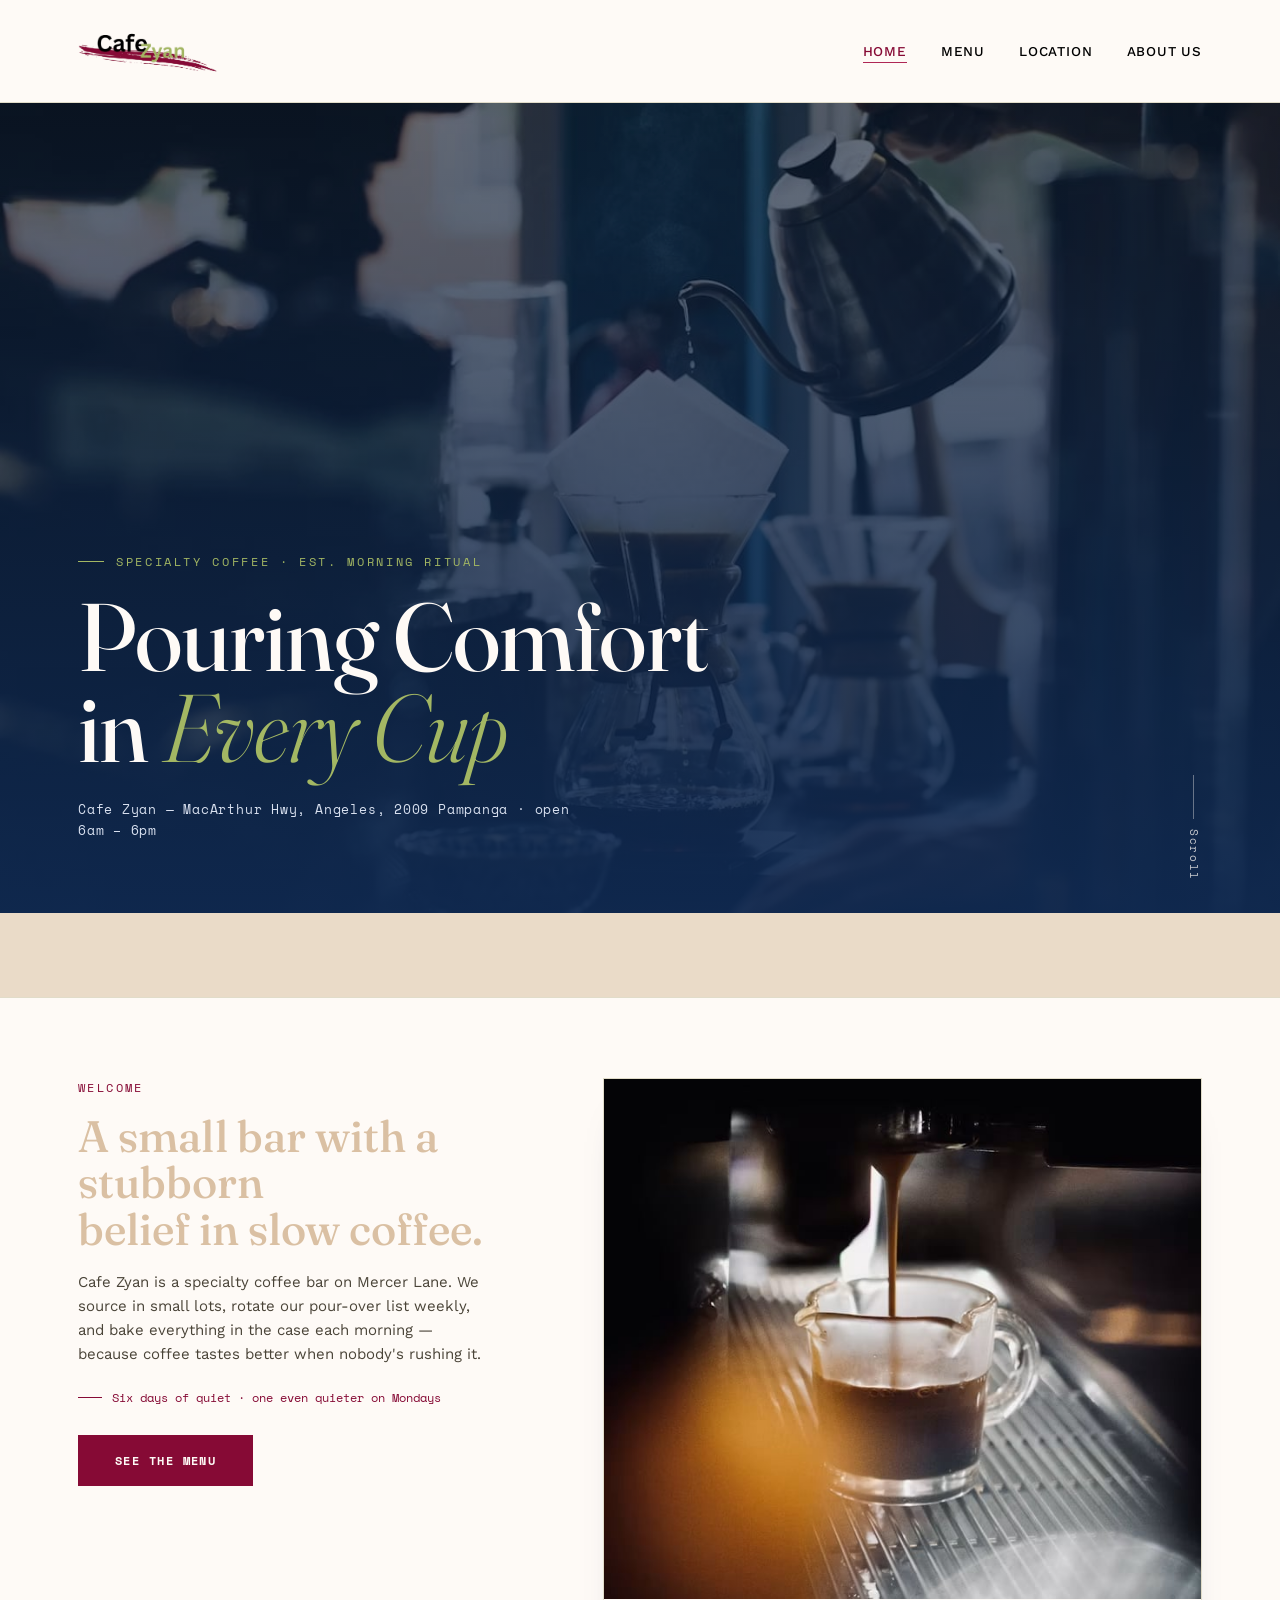
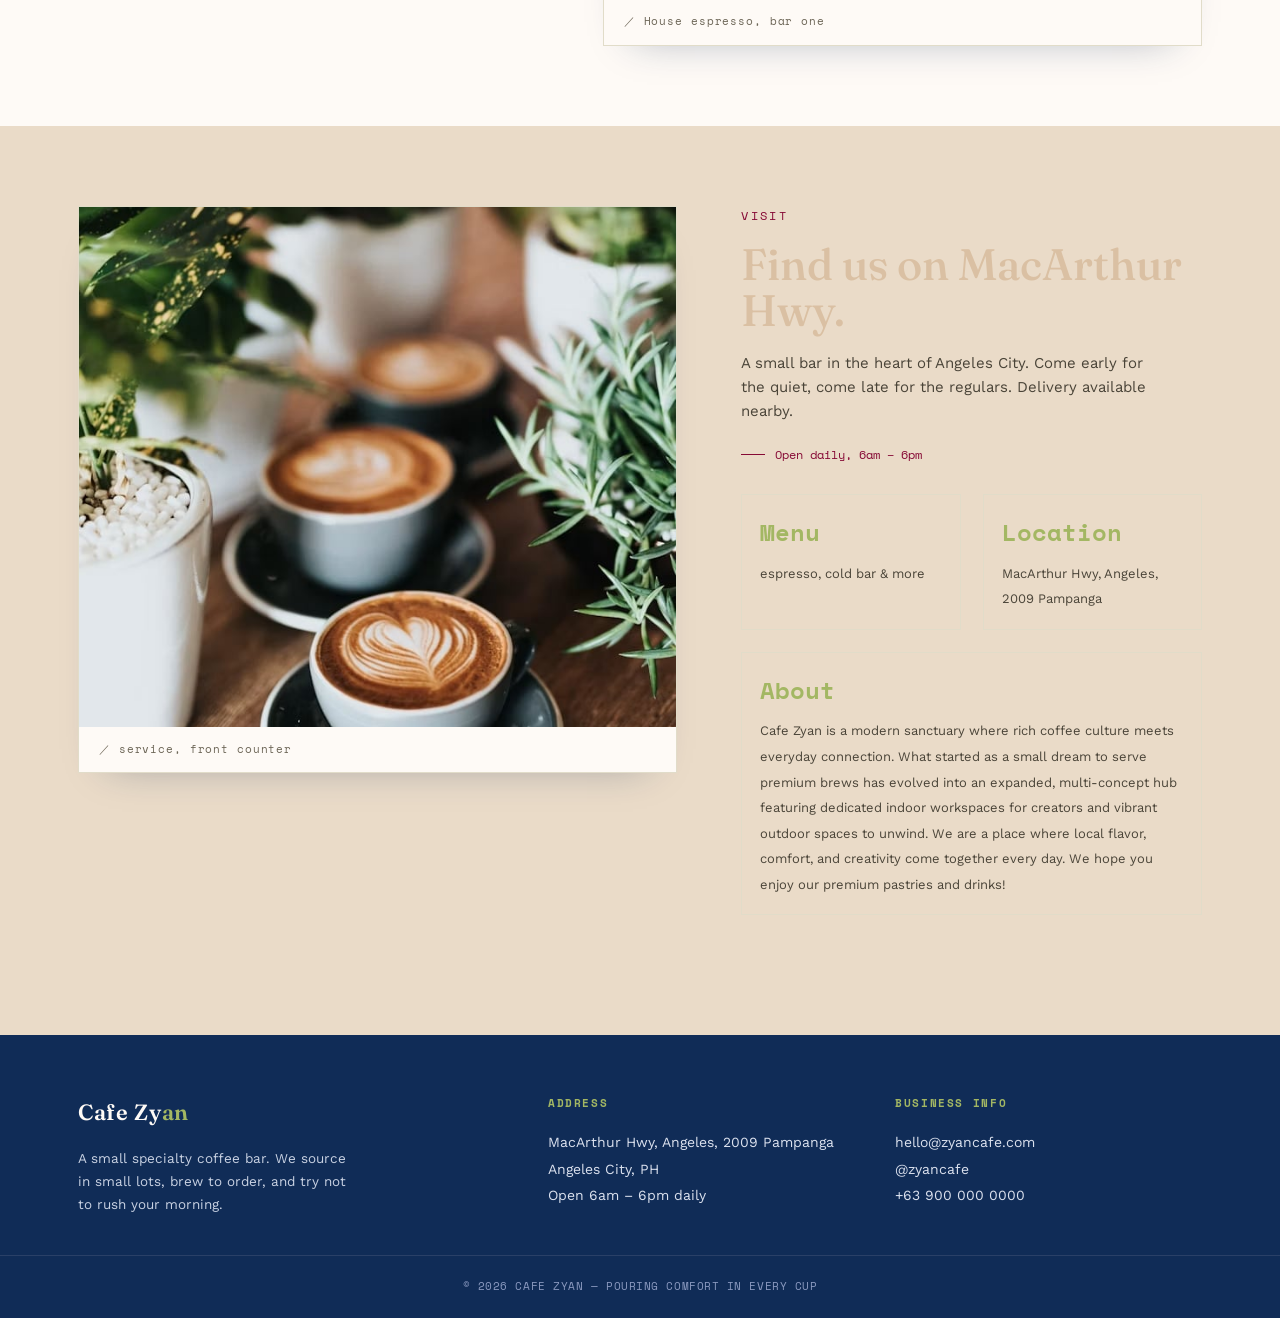
==== index.html @ 2b1cc436 "Add files via upload" ====
<!DOCTYPE html>
<html lang="en">
<head>
<meta charset="UTF-8">
<meta name="viewport" content="width=device-width, initial-scale=1.0">
<title>Cafe Zyan — Home · Pouring Comfort in Every Cup</title>
<link rel="preconnect" href="https://fonts.googleapis.com">
<link rel="preconnect" href="https://fonts.gstatic.com" crossorigin>
<link href="https://fonts.googleapis.com/css2?family=Fraunces:ital,wght@0,300;0,450;0,500;0,600;1,300;1,450;1,500;1,600&family=Work+Sans:wght@300;400;500;600&family=Space+Mono:wght@400;700&display=swap" rel="stylesheet">
<link rel="stylesheet" href="style.css">
</head>
<body>

<header id="top">
  <div class="nav-wrap">
    <div class="logotype nav-logo"><a href="index.html"><img src="image/Logo.png" alt="Cafe Zyan"></a></div>
    <nav>
      <ul id="nav-list">
        <li><a href="index.html" class="active">Home</a></li>
        <li><a href="menu.html">Menu</a></li>
        <li><a href="location.html">Location</a></li>
        <li><a href="about.html">About Us</a></li>
      </ul>
    </nav>
    <button class="menu-toggle" aria-label="Menu" id="toggle">
      <span></span><span></span><span></span>
    </button>
  </div>
</header>

<section class="hero">
  <img src="image/Hero.png" alt="A warmly lit neighborhood coffee bar at dawn">
  <div class="hero-inner">
    <div class="eyebrow">Specialty coffee · est. morning ritual</div>
    <h1>Pouring Comfort<br>in <em>Every Cup</em></h1>
    <p>Cafe Zyan — MacArthur Hwy, Angeles, 2009 Pampanga · open 6am – 6pm</p>
    <div class="scroll-cue"><span class="l"></span>Scroll</div>
  </div>
</section>

<section class="stats">
  <div class="stats-wrap">
    <!-- <div class="stat"><div class="num"><em>03</em></div><div class="label">Brew Methods</div></div>
    <div class="stat"><div class="num"><em>07</em></div><div class="label">Bean Origins</div></div>
    <div class="stat"><div class="num"><em>16h</em></div><div class="label">Cold Brew Steep</div></div>
    <div class="stat"><div class="num"><em>6AM</em></div><div class="label">First Pour Daily</div></div> -->
  </div>
</section>

<section class="section">
  <div class="container">
    <div class="text reveal">
      <span class="tag">Welcome</span>
      <h2>A small bar with a stubborn<br>belief in slow coffee.</h2>
      <p class="lede">Cafe Zyan is a specialty coffee bar on Mercer Lane. We source in small lots, rotate our pour-over list weekly, and bake everything in the case each morning — because coffee tastes better when nobody's rushing it.</p>
      <div class="stat-note">Six days of quiet · one even quieter on Mondays</div>
      <a class="btn" href="menu.html" style="margin-top:28px;">See the Menu</a>
    </div>
    <div class="panel reveal d1">
      <img src="image/pouring coffee.png" alt="Barista pulling espresso on a chrome machine" style="aspect-ratio:5/6; max-height:520px;">
      <div class="caption">／ House espresso, bar one</div>
    </div>
  </div>
</section>

<section class="section alt">
  <div class="container">
    <div class="text reveal">
      <span class="tag">Visit</span>
      <h2>Find us on MacArthur Hwy.</h2>
      <p class="lede">A small bar in the heart of Angeles City. Come early for the quiet, come late for the regulars. Delivery available nearby.</p>
      <div class="stat-note">Open daily, 6am – 6pm</div>
      <div class="about-values" style="margin-top:30px;">
        <div class="value"><span class="vn">Menu</span><span class="vt">espresso, cold bar &amp; more</span></div>
        <div class="value"><span class="vn">Location</span><span class="vt">MacArthur Hwy, Angeles, 2009 Pampanga</span></div>
        <div class="value"><span class="vn">About</span><span class="vt">Cafe Zyan is a modern sanctuary where rich coffee culture meets everyday 
          connection. What started as a small dream to serve premium brews has evolved into an expanded, multi-concept hub featuring dedicated 
          indoor workspaces for creators and vibrant outdoor spaces to unwind. We are a place where local flavor, comfort, and creativity 
          come together every day. We hope you enjoy our premium pastries and drinks!</span></div>
      </div>
      <!-- <a class="btn ghost" href="#top" style="margin-top:32px;">Back to top</a> -->
    </div>
    <div class="panel reveal d1">
      <img src="image/Barista-2.png" alt="A barista handing a latte over the counter to a customer" style="aspect-ratio:5/6; max-height:520px;">
      <div class="caption">／ service, front counter</div>
    </div>
  </div>
</section>

<footer>
  <div class="footer-wrap">
    <div>
      <div class="logotype">Cafe Zy<span>an</span></div>
      <p>A small specialty coffee bar. We source in small lots, brew to order, and try not to rush your morning.</p>
    </div>
    <div class="footer-col">
      <h4>Address</h4>
      <p>MacArthur Hwy, Angeles, 2009 Pampanga</p>
      <p>Angeles City, PH</p>
      <p>Open 6am – 6pm daily</p>
    </div>
    <div class="footer-col">
      <h4>Business Info</h4>
      <a href="mailto:hello@zyancafe.com">hello@zyancafe.com</a>
      <a href="#">@zyancafe</a>
      <a href="#">+63 900 000 0000</a>
    </div>
  </div>
  <div class="footer-bottom">© 2026 CAFE ZYAN — POURING COMFORT IN EVERY CUP</div>
</footer>

<script>
  const toggle = document.getElementById('toggle');
  const navList = document.getElementById('nav-list');
  toggle.addEventListener('click', ()=>{
    navList.classList.toggle('open');
    document.body.classList.toggle('menu-open');
  });
  navList.querySelectorAll('a').forEach(a=>{
    a.addEventListener('click', ()=>{
      navList.classList.remove('open');
      document.body.classList.remove('menu-open');
    });
  });

  const els = document.querySelectorAll('.reveal');
  const io = new IntersectionObserver((entries)=>{
    entries.forEach(e=>{
      if(e.isIntersecting){ e.target.classList.add('show'); io.unobserve(e.target); }
    });
  }, {threshold:.15});
  els.forEach(el=>io.observe(el));
</script>

</body>
</html>
---- style.css ----
/* ============================================================
   PALETTE
   Seashell #FEFAF6      main background
   Beige    #EADBC8      secondary section background
   Orange   #DAC0A3      headings
   Fibonacci Blue #102C57  hero/footer background
   Renanthera Orchid #860A35  primary CTA / buttons
   Violet Red #AF2655    CTA hover / links
   Olive-Lime #A3B763    highlights / stat numbers
   Ink      #000000      text
   Line     #E1DCC9      border
   ============================================================ */

:root{
  --seashell:#FEFAF6;
  --beige:#EADBC8;
  --orange:#DAC0A3;
  --blue:#102C57;
  --orchid:#860A35;
  --violet:#AF2655;
  --olive:#A3B763;
  --ink:#000000;
  --line:#E1DCC9;
}

*{box-sizing:border-box; margin:0; padding:0;}
html{scroll-behavior:smooth;}
body{
  background:var(--seashell);
  color:var(--ink);
  font-family:'Work Sans', sans-serif;
  font-weight:400;
  line-height:1.6;
  -webkit-font-smoothing:antialiased;
  overflow-x:hidden;
}
img{max-width:100%; display:block;}
a{color:var(--violet); text-decoration:none;}
a:hover{text-decoration:underline; text-underline-offset:3px;}

.container{max-width:1180px; margin:0 auto; padding:0 28px;}

/* ---------- NAV ---------- */
header{
  position:sticky; top:0; z-index:50;
  background:rgba(254,250,246,.92);
  backdrop-filter:blur(6px);
  border-bottom:1px solid var(--line);
}
.nav-wrap{
  max-width:1180px; margin:0 auto;
  display:flex; align-items:center; justify-content:space-between;
  padding:16px 28px;
}
.logotype{
  font-family:'Fraunces', serif;
  font-weight:600;
  font-size:22px;
  letter-spacing:.03em;
  color:var(--ink);
}
.logotype span{color:var(--violet);}
.logotype a{color:inherit; text-decoration:none;}
.logotype a:hover{color:inherit; text-decoration:none;}
.nav-logo img{display:block; height:70px; width:auto; max-width:180px; object-fit:contain;}
.nav-logo{display:flex; align-items:center;}
nav ul{
  list-style:none; display:flex; gap:34px;
}
nav a{
  color:var(--ink);
  font-size:13.5px;
  letter-spacing:.06em;
  text-transform:uppercase;
  font-weight:500;
  position:relative;
  padding-bottom:4px;
}
nav a:hover{color:var(--violet); text-decoration:none;}
nav a::after{
  content:"";
  position:absolute; left:0; bottom:0;
  width:0; height:1px; background:var(--violet);
  transition:width .25s ease;
}
nav a:hover::after{width:100%;}
nav a.active{color:var(--orchid);}
nav a.active::after{width:100%;}

.menu-toggle{
  display:none;
  flex-direction:column;
  gap:5px;
  background:none; border:none; cursor:pointer;
  padding:8px;
}
.menu-toggle span{
  width:24px; height:2px; background:var(--ink);
}

/* ---------- HERO ---------- */
.hero{
  position:relative;
  height:90vh; min-height:560px;
  display:flex; align-items:flex-end;
  background:var(--blue);
  overflow:hidden;
}
.hero img{
  position:absolute; inset:0;
  width:100%; height:100%; object-fit:cover;
  filter:saturate(1.02) brightness(.55);
  opacity:.9;
}
.hero::after{
  content:"";
  position:absolute; inset:0;
  background:linear-gradient(180deg, rgba(16,44,87,.2) 0%, rgba(16,44,87,.85) 100%);
}
.hero-inner{
  position:relative; z-index:2;
  max-width:1180px; margin:0 auto; width:100%;
  padding:0 28px 72px;
  color:var(--seashell);
}
.eyebrow{
  font-family:'Space Mono', monospace;
  font-size:12px;
  letter-spacing:.22em;
  text-transform:uppercase;
  color:var(--olive);
  margin-bottom:20px;
  display:flex; align-items:center; gap:12px;
}
.eyebrow::before{
  content:"";
  width:26px; height:1px; background:var(--olive);
}
.hero h1{
  font-family:'Fraunces', serif;
  font-weight:450;
  font-size:clamp(44px, 8vw, 96px);
  line-height:.95;
  letter-spacing:-.01em;
}
.hero h1 em{
  font-style:italic; font-weight:300;
  color:var(--olive);
}
.hero p{
  font-family:'Space Mono', monospace;
  font-size:13px;
  letter-spacing:.06em;
  max-width:520px;
  margin-top:26px;
  color:#d8e0ef;
}
.scroll-cue{
  position:absolute; right:28px; bottom:32px; z-index:2;
  color:var(--seashell);
  font-family:'Space Mono', monospace;
  font-size:11px; letter-spacing:.15em;
  writing-mode:vertical-rl;
  display:flex; align-items:center; gap:10px;
  opacity:.75;
}
.scroll-cue .l{width:1px; height:44px; background:var(--seashell); opacity:.5; animation:cue 1.6s ease-in-out infinite;}
@keyframes cue{0%,100%{transform:scaleY(1);}50%{transform:scaleY(.5);}}

/* ---------- STATS ---------- */
.stats{
  background:var(--beige);
  border-bottom:1px solid var(--line);
}
.stats-wrap{
  max-width:1180px; margin:0 auto;
  display:grid; grid-template-columns:repeat(4,1fr);
  padding:42px 28px;
}
.stat{padding:0 20px; border-left:1px solid var(--line);}
.stat:first-child{border-left:none; padding-left:0;}
.stat .num{
  font-family:'Space Mono', monospace;
  font-weight:700;
  font-size:32px;
  color:var(--orchid);
}
.stat .num em{font-style:normal; color:var(--olive);}
.stat .label{
  font-size:12.5px;
  letter-spacing:.05em;
  text-transform:uppercase;
  color:#4a4438;
  margin-top:6px;
}

/* ---------- SECTIONS ---------- */
.section{padding:100px 0;}
.section.alt{background:var(--beige);}
.section .container{display:grid; grid-template-columns:1fr 1.3fr; gap:64px; align-items:start;}
.section.alt .container{grid-template-columns:1.3fr 1fr;}
.section.alt .text{order:2;}

.tag{
  font-family:'Space Mono', monospace;
  font-size:12px; letter-spacing:.2em; text-transform:uppercase;
  color:var(--orchid); margin-bottom:16px; display:block;
}
.section h2{
  font-family:'Fraunces', serif;
  font-weight:500;
  font-size:clamp(30px,4vw,44px);
  color:var(--orange);
  line-height:1.05;
  margin-bottom:18px;
}
.section .lede{
  font-size:15px; color:#4a4438;
  max-width:46ch;
}
.stat-note{
  font-family:'Space Mono', monospace;
  font-size:12px; color:var(--orchid);
  margin-top:22px;
  display:flex; align-items:center; gap:10px;
}
.stat-note::before{content:""; width:24px; height:1px; background:var(--orchid);}

.panel{
  background:var(--seashell);
  border:1px solid var(--line);
  box-shadow:0 20px 40px -30px rgba(16,44,87,.4);
}
.panel img{width:100%; aspect-ratio:5/6; object-fit:cover; height:100%;}
.panel .caption{
  font-family:'Space Mono', monospace;
  font-size:11px; letter-spacing:.08em;
  color:#6b6455; padding:14px 20px;
}

/* ---------- MENU ---------- */
.menu-grid{
  max-width:1180px; margin:0 auto;
  display:grid; grid-template-columns:1fr 1fr;
  gap:1px;
  background:var(--line);
  border:1px solid var(--line);
}
.menu-col{background:var(--seashell); padding:40px 36px;}
.menu-col h3{
  font-family:'Fraunces', serif;
  font-weight:500; font-size:26px;
  color:var(--orange);
  padding-bottom:16px;
  border-bottom:1px solid var(--line);
  margin-bottom:8px;
}
.menu-title{
  font-family:'Space Mono', monospace;
  font-size:11px; letter-spacing:.18em; text-transform:uppercase;
  color:var(--orchid);
}
.item{
  display:grid;
  grid-template-columns:1fr auto;
  gap:4px 18px;
  padding:18px 0;
  border-bottom:1px solid var(--line);
  align-items:baseline;
}
.item:first-of-type{padding-top:14px;}
.item .name{font-family:'Fraunces', serif; font-weight:500; font-size:19px;}
.item .price{
  font-family:'Space Mono', monospace; font-weight:700;
  font-size:16px; color:var(--orchid); white-space:nowrap;
}
.item .desc{grid-column:1/2; font-size:13.5px; color:#5c5546; max-width:42ch;}
.item .diet{
  font-family:'Space Mono', monospace; font-size:10px;
  color:#8a7f6b; letter-spacing:.05em;
}

/* ---------- LOCATION ---------- */
.location-wrap{
  max-width:1180px; margin:0 auto;
  display:grid; grid-template-columns:1fr 1fr;
  border:1px solid var(--line);
  background:var(--seashell);
}
.location-info{padding:48px 40px; border-right:1px solid var(--line);}
.location-info h3{
  font-family:'Fraunces', serif; font-weight:500;
  font-size:24px; color:var(--orange); margin-bottom:24px;
}
.info-row{
  padding:16px 0; border-bottom:1px solid var(--line);
  display:grid; grid-template-columns:auto 1fr; gap:22px; align-items:start;
}
.info-row .k{
  font-family:'Space Mono', monospace; font-size:11px;
  letter-spacing:.15em; text-transform:uppercase;
  color:var(--orchid); padding-top:2px; min-width:70px;
}
.info-row .v{font-size:15px; color:#3f3a30;}
.info-row .v a{font-weight:500;}
.delivery{
  margin-top:28px; padding:18px 20px;
  background:var(--beige); border-left:3px solid var(--olive);
  font-size:14px; color:#3f3a30;
}
.delivery strong{display:block; font-family:'Fraunces', serif; font-weight:600; color:var(--ink); margin-bottom:4px;}
.map{min-height:380px; background:var(--blue); position:relative;}
.map svg{width:100%; height:100%; position:absolute; inset:0;}

/* ---------- CTA / BUTTONS ---------- */
.btn{
  display:inline-block;
  background:var(--orchid);
  color:var(--seashell);
  border:1px solid var(--orchid);
  padding:15px 36px;
  font-family:'Space Mono', monospace;
  font-size:12px; letter-spacing:.12em; text-transform:uppercase;
  font-weight:700;
  transition:.2s ease;
  cursor:pointer;
}
.btn:hover{
  background:var(--violet);
  border-color:var(--violet);
  color:var(--seashell);
  text-decoration:none;
}
.btn.ghost{
  background:transparent; color:var(--ink); border-color:var(--ink);
}
.btn.ghost:hover{background:var(--ink); color:var(--seashell);}

/* ---------- ABOUT ---------- */
.about-note{
  font-family:'Space Mono', monospace;
  font-size:12px; color:var(--orchid); margin-top:22px;
}
.about-values{
  display:flex; gap:22px; margin-top:30px; flex-wrap:wrap;
}
.value{flex:1; min-width:150px; padding:18px; background:var(--beige); border:1px solid var(--line);}
.value .vn{
  font-family:'Space Mono', monospace; font-weight:700;
  font-size:24px; color:var(--olive); display:block; margin-bottom:8px;
}
.value .vt{font-size:13px; color:#4a4438;}

/* ---------- FOOTER ---------- */
footer{
  background:var(--blue);
  color:var(--seashell);
}
.footer-wrap{
  max-width:1180px; margin:0 auto; padding:60px 28px 40px;
  display:grid; grid-template-columns:1.4fr 1fr 1fr;
  gap:40px;
}
.footer-wrap .logotype{color:var(--seashell); margin-bottom:16px;}
.footer-wrap .logotype span{color:var(--olive);}
.footer-wrap p{font-size:13.5px; line-height:1.7; color:#c9d2e3; max-width:34ch;}
.footer-col h4{
  font-family:'Space Mono', monospace; font-size:11px; letter-spacing:.15em;
  text-transform:uppercase; color:var(--olive); margin-bottom:16px;
}
.footer-col p, .footer-col a{
  font-size:14px; color:#dbe1ee; line-height:1.9; display:block;
}
.footer-col a:hover{color:var(--violet);}
.footer-bottom{
  border-top:1px solid #2a4067;
  text-align:center; padding:22px; font-size:11px; color:#8b9ac0;
  font-family:'Space Mono', monospace; letter-spacing:.05em;
}

/* ---------- REVEAL ---------- */
.reveal{opacity:0; transform:translateY(20px); transition:opacity .7s ease, transform .7s ease;}
.reveal.show{opacity:1; transform:translateY(0);}
.reveal.d1{transition-delay:.1s;}
.reveal.d2{transition-delay:.2s;}
.reveal.d3{transition-delay:.3s;}

/* ---------- RESPONSIVE ---------- */
@media (max-width:860px){
  nav ul{
    position:fixed; top:0; right:0; height:100vh; width:min(300px,80vw);
    background:var(--blue); flex-direction:column; justify-content:center;
    gap:28px; padding:40px; transform:translateX(100%); transition:transform .3s ease;
  }
  nav ul.open{transform:translateX(0);}
  nav a{color:var(--seashell); font-size:15px;}
  .menu-toggle{display:flex; z-index:60;}
  .menu-toggle span{background:var(--ink);}
  body.menu-open .menu-toggle span{background:var(--seashell);}

  .stats-wrap{grid-template-columns:repeat(2,1fr); row-gap:26px;}
  .stat{border-left:none; padding-left:0;}
  .stat:nth-child(2n){padding-left:20px; border-left:1px solid var(--line);}

  .section .container, .section.alt .container{grid-template-columns:1fr; gap:28px;}
  .section.alt .text{order:0;}
  .menu-grid{grid-template-columns:1fr;}
  .location-wrap{grid-template-columns:1fr;}
  .location-info{border-right:none; border-bottom:1px solid var(--line);}
  .footer-wrap{grid-template-columns:1fr; gap:28px;}
}


.section {
  padding: 80px 0;
}

.about-values {
  margin: 32px 0 40px;
}

.text .stats {
  margin-top: 40px;
  width: 100%;
  border: none;
}
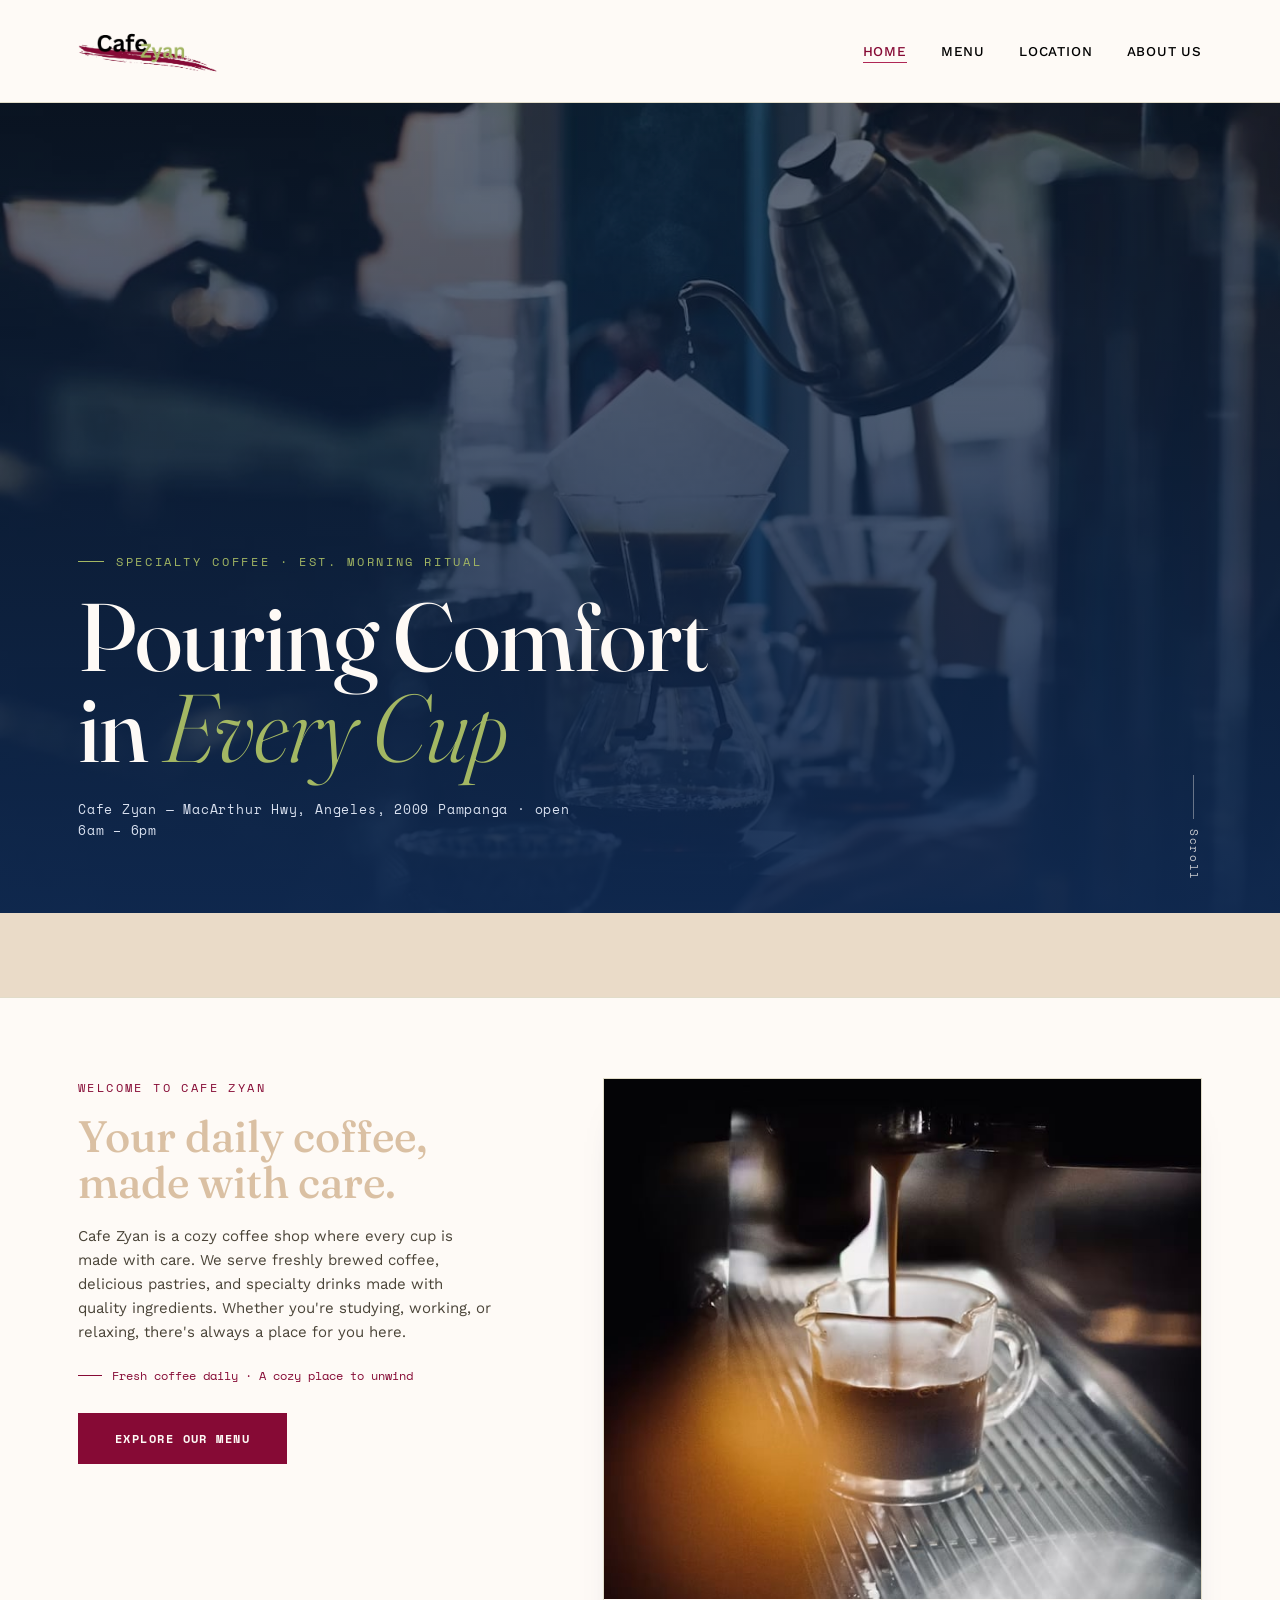
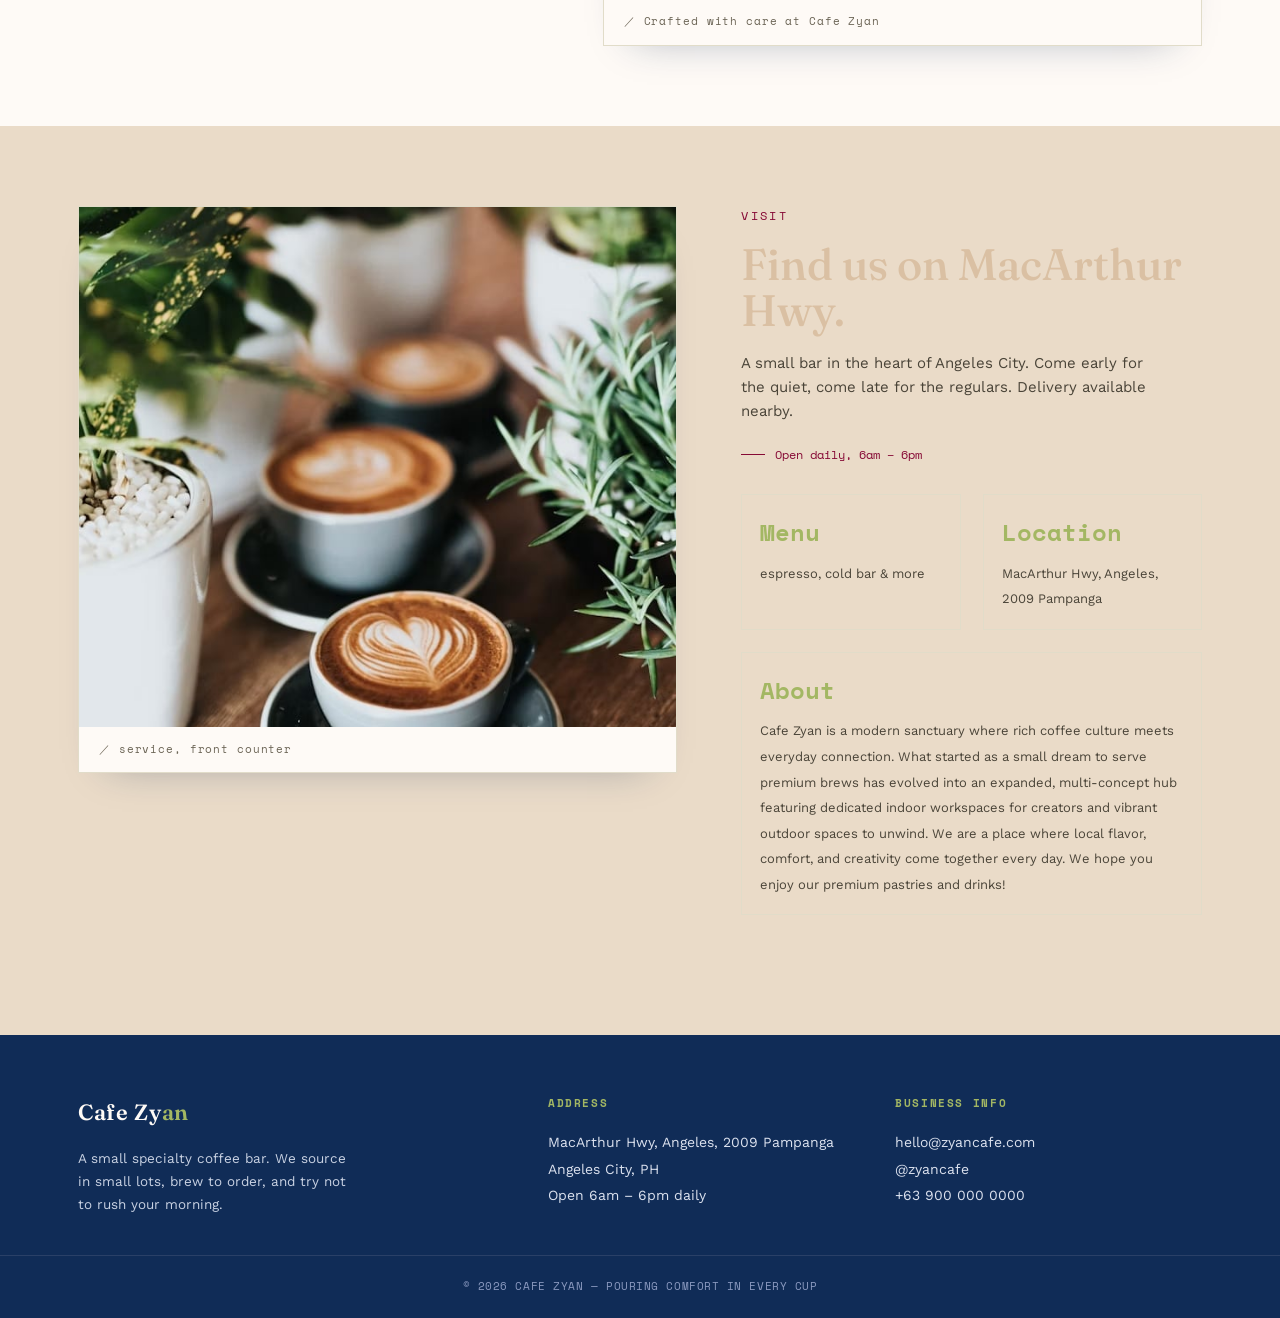
==== commit 133e6fc1: "Update index.html" ====
--- a/index.html
+++ b/index.html
@@ -50,15 +50,15 @@
 <section class="section">
   <div class="container">
     <div class="text reveal">
-      <span class="tag">Welcome</span>
-      <h2>A small bar with a stubborn<br>belief in slow coffee.</h2>
-      <p class="lede">Cafe Zyan is a specialty coffee bar on Mercer Lane. We source in small lots, rotate our pour-over list weekly, and bake everything in the case each morning — because coffee tastes better when nobody's rushing it.</p>
-      <div class="stat-note">Six days of quiet · one even quieter on Mondays</div>
-      <a class="btn" href="menu.html" style="margin-top:28px;">See the Menu</a>
+      <span class="tag">Welcome to Cafe Zyan</span>
+      <h2>Your daily coffee,<br>made with care.</h2>
+      <p class="lede">Cafe Zyan is a cozy coffee shop where every cup is made with care. We serve freshly brewed coffee, delicious pastries, and specialty drinks made with quality ingredients. Whether you're studying, working, or relaxing, there's always a place for you here.</p>
+      <div class="stat-note">Fresh coffee daily · A cozy place to unwind</div>
+      <a class="btn" href="menu.html" style="margin-top:28px;">Explore Our Menu</a>
     </div>
     <div class="panel reveal d1">
-      <img src="image/pouring coffee.png" alt="Barista pulling espresso on a chrome machine" style="aspect-ratio:5/6; max-height:520px;">
-      <div class="caption">／ House espresso, bar one</div>
+      <img src="image/pouring coffee.png" alt="Barista preparing freshly brewed coffee" style="aspect-ratio:5/6; max-height:520px;">
+      <div class="caption">／ Crafted with care at Cafe Zyan</div>
     </div>
   </div>
 </section>
